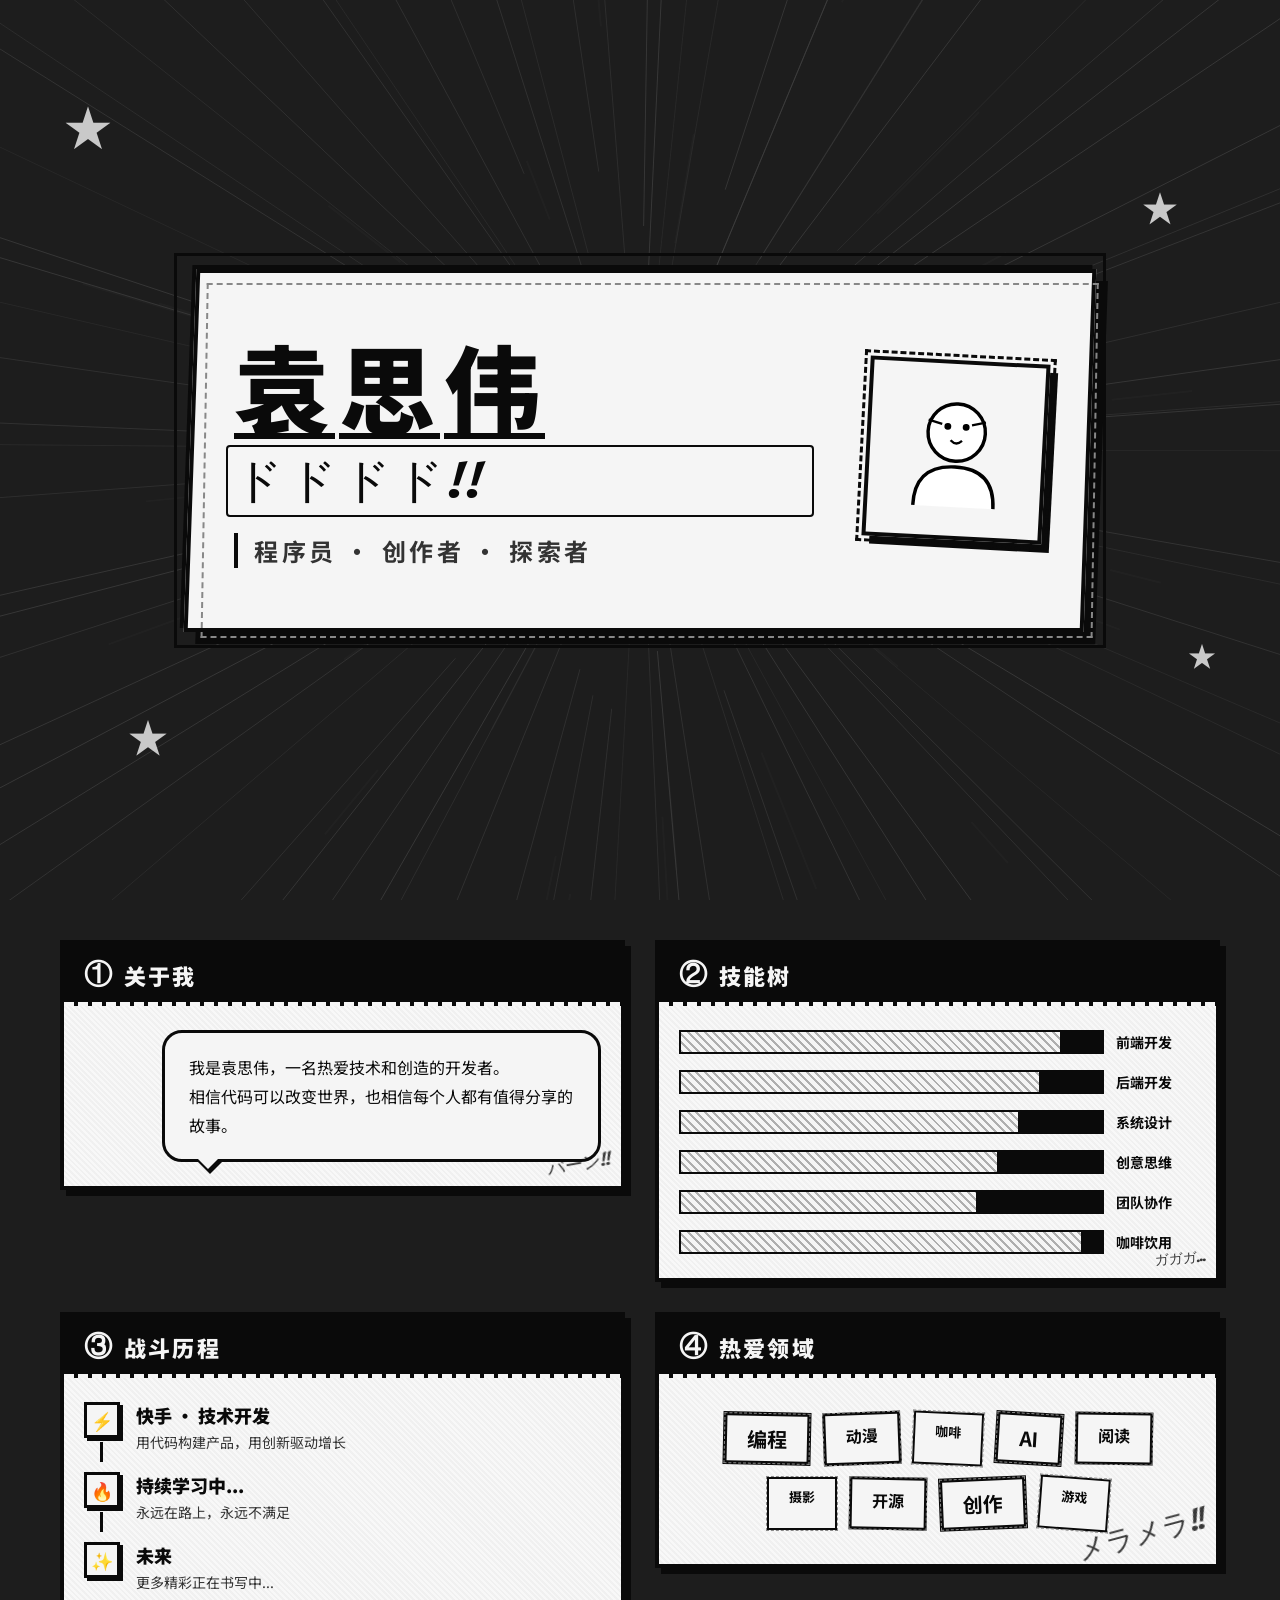
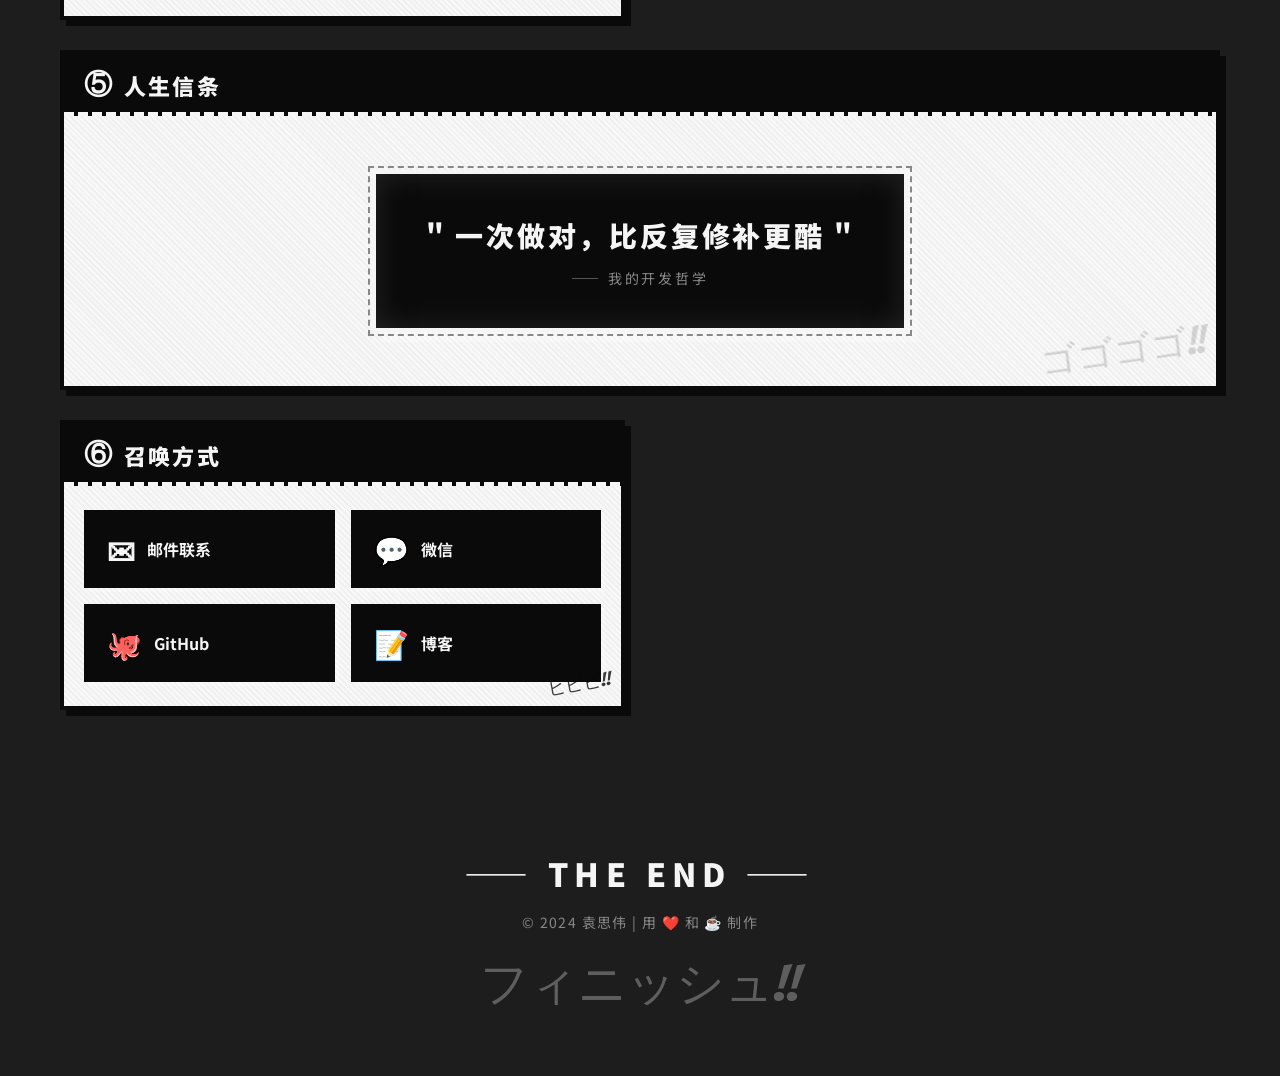
==== index.html @ 6fcd5dd3 "Initial commit: manga-style personal profile website" ====
<!DOCTYPE html>
<html lang="zh-CN">
<head>
    <meta charset="UTF-8">
    <meta name="viewport" content="width=device-width, initial-scale=1.0">
    <title>袁思伟 | 个人介绍</title>
    <link rel="stylesheet" href="style.css?v=2">
    <link href="https://fonts.googleapis.com/css2?family=Noto+Sans+SC:wght@400;700;900&family=Bangers&display=swap" rel="stylesheet">
</head>
<body>
    <!-- 速度线背景 -->
    <div class="speed-lines" id="speedLines"></div>

    <!-- 爆漫封面区域 -->
    <section class="hero-section">
        <div class="impact-frame">
            <div class="hero-content">
                <div class="hero-text-group">
                    <h1 class="hero-name" id="heroName">
                        <span class="name-char" data-delay="0">袁</span>
                        <span class="name-char" data-delay="1">思</span>
                        <span class="name-char" data-delay="2">伟</span>
                    </h1>
                    <div class="hero-sound-effect">ドドドド!!</div>
                    <p class="hero-tagline">程序员 · 创作者 · 探索者</p>
                </div>
                <div class="hero-avatar">
                    <div class="avatar-frame">
                        <div class="avatar-placeholder">
                            <svg viewBox="0 0 120 120" xmlns="http://www.w3.org/2000/svg">
                                <circle cx="60" cy="45" r="25" fill="white" stroke="black" stroke-width="3"/>
                                <path d="M 25 110 Q 25 75 60 75 Q 95 75 95 110" fill="white" stroke="black" stroke-width="3"/>
                                <circle cx="52" cy="40" r="3" fill="black"/>
                                <circle cx="68" cy="40" r="3" fill="black"/>
                                <path d="M 55 52 Q 60 57 65 52" stroke="black" stroke-width="2" fill="none"/>
                                <line x1="35" y1="35" x2="47" y2="38" stroke="black" stroke-width="2"/>
                                <line x1="73" y1="38" x2="85" y2="35" stroke="black" stroke-width="2"/>
                            </svg>
                        </div>
                    </div>
                </div>
            </div>
        </div>
        <div class="hero-decorations">
            <div class="manga-star star-1">★</div>
            <div class="manga-star star-2">★</div>
            <div class="manga-star star-3">★</div>
            <div class="manga-star star-4">★</div>
        </div>
    </section>

    <!-- 漫画面板区域 -->
    <section class="panels-section">
        <div class="panel-grid">
            <!-- 关于我 -->
            <div class="manga-panel panel-about" data-panel="1">
                <div class="panel-border">
                    <div class="panel-header">
                        <span class="panel-number">①</span>
                        <h2 class="panel-title">关于我</h2>
                    </div>
                    <div class="panel-content">
                        <div class="speech-bubble right">
                            <p>我是袁思伟，一名热爱技术和创造的开发者。</p>
                            <p>相信代码可以改变世界，也相信每个人都有值得分享的故事。</p>
                        </div>
                        <div class="manga-sfx small">バーン!!</div>
                    </div>
                </div>
            </div>

            <!-- 技能 -->
            <div class="manga-panel panel-skills" data-panel="2">
                <div class="panel-border">
                    <div class="panel-header">
                        <span class="panel-number">②</span>
                        <h2 class="panel-title">技能树</h2>
                    </div>
                    <div class="panel-content">
                        <div class="skill-grid">
                            <div class="skill-item">
                                <div class="skill-bar">
                                    <div class="skill-fill" data-level="90"></div>
                                </div>
                                <span class="skill-name">前端开发</span>
                            </div>
                            <div class="skill-item">
                                <div class="skill-bar">
                                    <div class="skill-fill" data-level="85"></div>
                                </div>
                                <span class="skill-name">后端开发</span>
                            </div>
                            <div class="skill-item">
                                <div class="skill-bar">
                                    <div class="skill-fill" data-level="80"></div>
                                </div>
                                <span class="skill-name">系统设计</span>
                            </div>
                            <div class="skill-item">
                                <div class="skill-bar">
                                    <div class="skill-fill" data-level="75"></div>
                                </div>
                                <span class="skill-name">创意思维</span>
                            </div>
                            <div class="skill-item">
                                <div class="skill-bar">
                                    <div class="skill-fill" data-level="70"></div>
                                </div>
                                <span class="skill-name">团队协作</span>
                            </div>
                            <div class="skill-item">
                                <div class="skill-bar">
                                    <div class="skill-fill" data-level="95"></div>
                                </div>
                                <span class="skill-name">咖啡饮用</span>
                            </div>
                        </div>
                        <div class="manga-sfx tiny">ガガガ...</div>
                    </div>
                </div>
            </div>

            <!-- 经历 -->
            <div class="manga-panel panel-experience" data-panel="3">
                <div class="panel-border">
                    <div class="panel-header">
                        <span class="panel-number">③</span>
                        <h2 class="panel-title">战斗历程</h2>
                    </div>
                    <div class="panel-content">
                        <div class="timeline">
                            <div class="timeline-item">
                                <div class="timeline-marker">⚡</div>
                                <div class="timeline-info">
                                    <h3>快手 · 技术开发</h3>
                                    <p>用代码构建产品，用创新驱动增长</p>
                                </div>
                            </div>
                            <div class="timeline-item">
                                <div class="timeline-marker">🔥</div>
                                <div class="timeline-info">
                                    <h3>持续学习中...</h3>
                                    <p>永远在路上，永远不满足</p>
                                </div>
                            </div>
                            <div class="timeline-item">
                                <div class="timeline-marker">✨</div>
                                <div class="timeline-info">
                                    <h3>未来</h3>
                                    <p>更多精彩正在书写中...</p>
                                </div>
                            </div>
                        </div>
                    </div>
                </div>
            </div>

            <!-- 兴趣 -->
            <div class="manga-panel panel-interests" data-panel="4">
                <div class="panel-border">
                    <div class="panel-header">
                        <span class="panel-number">④</span>
                        <h2 class="panel-title">热爱领域</h2>
                    </div>
                    <div class="panel-content">
                        <div class="interest-cloud">
                            <span class="interest-tag tag-large">编程</span>
                            <span class="interest-tag tag-medium">动漫</span>
                            <span class="interest-tag tag-small">咖啡</span>
                            <span class="interest-tag tag-large">AI</span>
                            <span class="interest-tag tag-medium">阅读</span>
                            <span class="interest-tag tag-small">摄影</span>
                            <span class="interest-tag tag-medium">开源</span>
                            <span class="interest-tag tag-large">创作</span>
                            <span class="interest-tag tag-small">游戏</span>
                        </div>
                        <div class="manga-sfx medium">メラメラ!!</div>
                    </div>
                </div>
            </div>

            <!-- 人生信条 -->
            <div class="manga-panel panel-motto wide-panel" data-panel="5">
                <div class="panel-border">
                    <div class="panel-header">
                        <span class="panel-number">⑤</span>
                        <h2 class="panel-title">人生信条</h2>
                    </div>
                    <div class="panel-content">
                        <div class="motto-display">
                            <div class="motto-frame">
                                <p class="motto-text">" 一次做对，比反复修补更酷 "</p>
                                <p class="motto-sub">—— 我的开发哲学</p>
                            </div>
                        </div>
                        <div class="manga-sfx big">ゴゴゴゴ!!</div>
                    </div>
                </div>
            </div>

            <!-- 联系方式 -->
            <div class="manga-panel panel-contact" data-panel="6">
                <div class="panel-border">
                    <div class="panel-header">
                        <span class="panel-number">⑥</span>
                        <h2 class="panel-title">召唤方式</h2>
                    </div>
                    <div class="panel-content">
                        <div class="contact-grid">
                            <a href="#" class="contact-item">
                                <div class="contact-icon">✉</div>
                                <span>邮件联系</span>
                            </a>
                            <a href="#" class="contact-item">
                                <div class="contact-icon">💬</div>
                                <span>微信</span>
                            </a>
                            <a href="#" class="contact-item">
                                <div class="contact-icon">🐙</div>
                                <span>GitHub</span>
                            </a>
                            <a href="#" class="contact-item">
                                <div class="contact-icon">📝</div>
                                <span>博客</span>
                            </a>
                        </div>
                        <div class="manga-sfx small">ビビビ!!</div>
                    </div>
                </div>
            </div>
        </div>
    </section>

    <!-- 底部 -->
    <footer class="manga-footer">
        <div class="footer-content">
            <p class="footer-text">—— THE END ——</p>
            <p class="footer-sub" id="footerSub" data-click-count="0">© 2024 袁思伟 | 用 ❤️ 和 ☕ 制作</p>
            <div class="footer-sfx">フィニッシュ!!</div>
        </div>
    </footer>

    <!-- 漫画转场遮罩 -->
    <div class="transition-mask" id="transitionMask"></div>

    <!-- 悬浮漫画效果 -->
    <div class="floating-sfx" id="floatingSfx"></div>

    <!-- 后台入口（点击底部5次后出现） -->
    <div class="admin-entry" id="adminEntry">
        <a href="admin.html" class="admin-entry-link">🔧 进入后台管理</a>
    </div>

    <script src="script.js?v=2"></script>
</body>
</html>
---- style.css ----
/* ============================================
   爆漫风格个人介绍 - CSS 样式
   黑白配色 + 漫画视觉效果
   ============================================ */

/* === 基础设置 === */
:root {
    --black: #0a0a0a;
    --white: #f5f5f5;
    --gray-light: #e0e0e0;
    --gray-mid: #888;
    --gray-dark: #333;
    --accent: #fff;
    --panel-bg: #f8f8f8;
    --border-width: 4px;
    --manga-font: 'Bangers', cursive;
    --cn-font: 'Noto Sans SC', sans-serif;
}

* {
    margin: 0;
    padding: 0;
    box-sizing: border-box;
}

html {
    scroll-behavior: smooth;
}

body {
    background: var(--black);
    color: var(--white);
    font-family: var(--cn-font);
    overflow-x: hidden;
    position: relative;
}

/* === 速度线背景 === */
.speed-lines {
    position: fixed;
    top: 0;
    left: 0;
    width: 100%;
    height: 100%;
    z-index: 0;
    pointer-events: none;
    opacity: 0.15;
}

/* === 爆漫封面区域 === */
.hero-section {
    position: relative;
    min-height: 100vh;
    display: flex;
    align-items: center;
    justify-content: center;
    z-index: 1;
    overflow: hidden;
}

.impact-frame {
    position: relative;
    width: 90%;
    max-width: 900px;
    padding: 60px 40px;
    background: var(--white);
    border: var(--border-width) solid var(--black);
    transform: skewX(-2deg);
    box-shadow: 
        12px 12px 0 var(--black),
        -4px -4px 0 var(--black);
}

.impact-frame::before {
    content: '';
    position: absolute;
    top: -20px;
    left: -20px;
    right: -20px;
    bottom: -20px;
    border: 3px solid var(--black);
    transform: skewX(2deg);
}

.impact-frame::after {
    content: '';
    position: absolute;
    top: 10px;
    left: 10px;
    right: -10px;
    bottom: -10px;
    border: 2px dashed var(--gray-mid);
    transform: skewX(1deg);
}

.hero-content {
    display: flex;
    align-items: center;
    justify-content: space-between;
    gap: 60px;
    transform: skewX(2deg);
}

.hero-text-group {
    flex: 1;
}

.hero-name {
    font-size: clamp(48px, 8vw, 96px);
    font-weight: 900;
    color: var(--black);
    letter-spacing: 0.05em;
    line-height: 1.1;
    position: relative;
    display: flex;
    gap: 4px;
}

.name-char {
    display: inline-block;
    position: relative;
    opacity: 0;
    transform: translateY(40px) scale(0.5);
    animation: charAppear 0.5s ease-out forwards;
}

.name-char:nth-child(1) { animation-delay: 0.1s; }
.name-char:nth-child(2) { animation-delay: 0.3s; }
.name-char:nth-child(3) { animation-delay: 0.5s; }

.name-char::after {
    content: '';
    position: absolute;
    bottom: 0;
    left: 0;
    width: 100%;
    height: 6px;
    background: var(--black);
}

.hero-sound-effect {
    font-family: var(--manga-font);
    font-size: clamp(24px, 4vw, 48px);
    color: var(--black);
    letter-spacing: 0.1em;
    margin-top: 10px;
    position: relative;
    animation: sfxPulse 1.5s ease-in-out infinite;
}

.hero-sound-effect::before {
    content: '';
    position: absolute;
    top: -4px;
    left: -8px;
    right: -8px;
    bottom: -4px;
    border: 2px solid var(--black);
    border-radius: 4px;
}

.hero-tagline {
    font-size: clamp(16px, 2vw, 24px);
    color: var(--gray-dark);
    font-weight: 700;
    margin-top: 20px;
    letter-spacing: 0.15em;
    border-left: 4px solid var(--black);
    padding-left: 16px;
}

.hero-avatar {
    flex-shrink: 0;
}

.avatar-frame {
    width: 180px;
    height: 180px;
    border: var(--border-width) solid var(--black);
    background: var(--white);
    position: relative;
    box-shadow: 8px 8px 0 var(--black);
    transform: rotate(3deg);
}

.avatar-frame::before {
    content: '';
    position: absolute;
    top: -10px;
    left: -10px;
    right: -10px;
    bottom: -10px;
    border: 3px dashed var(--black);
}

.avatar-placeholder {
    width: 100%;
    height: 100%;
    display: flex;
    align-items: center;
    justify-content: center;
}

.avatar-placeholder svg {
    width: 80%;
    height: 80%;
}

/* 漫画装饰星星 */
.hero-decorations {
    position: absolute;
    width: 100%;
    height: 100%;
    top: 0;
    left: 0;
    pointer-events: none;
    z-index: 2;
}

.manga-star {
    position: absolute;
    font-size: 32px;
    color: var(--white);
    animation: starSpin 3s linear infinite;
    opacity: 0;
    animation: starAppear 1s ease-out forwards, starSpin 3s linear infinite;
}

.star-1 { top: 10%; left: 5%; animation-delay: 0.2s; font-size: 48px; }
.star-2 { top: 20%; right: 8%; animation-delay: 0.5s; font-size: 36px; }
.star-3 { bottom: 15%; left: 10%; animation-delay: 0.8s; font-size: 40px; }
.star-4 { bottom: 25%; right: 5%; animation-delay: 1s; font-size: 28px; }

/* === 漫画面板区域 === */
.panels-section {
    position: relative;
    z-index: 1;
    padding: 40px 20px;
    max-width: 1200px;
    margin: 0 auto;
}

.panel-grid {
    display: grid;
    grid-template-columns: 1fr 1fr;
    gap: 30px;
}

@media (max-width: 768px) {
    .panel-grid {
        grid-template-columns: 1fr;
    }
}

/* === 漫画面板样式 === */
.manga-panel {
    position: relative;
    opacity: 0;
    transform: translateY(30px);
    transition: opacity 0.6s ease-out, transform 0.6s ease-out;
}

.manga-panel.visible {
    opacity: 1;
    transform: translateY(0);
}

.panel-border {
    background: var(--panel-bg);
    border: var(--border-width) solid var(--black);
    padding: 0;
    position: relative;
    overflow: hidden;
    box-shadow: 6px 6px 0 var(--black);
}

.panel-border::before {
    content: '';
    position: absolute;
    top: 0;
    left: 0;
    width: 100%;
    height: 100%;
    background: 
        repeating-linear-gradient(
            45deg,
            transparent,
            transparent 2px,
            rgba(0,0,0,0.03) 2px,
            rgba(0,0,0,0.03) 4px
        );
    pointer-events: none;
}

.panel-header {
    background: var(--black);
    color: var(--white);
    padding: 12px 20px;
    display: flex;
    align-items: center;
    gap: 12px;
    position: relative;
}

.panel-header::after {
    content: '';
    position: absolute;
    bottom: 0;
    left: 0;
    width: 100%;
    height: 4px;
    background: repeating-linear-gradient(
        90deg,
        var(--white) 0px,
        var(--white) 10px,
        transparent 10px,
        transparent 14px
    );
}

.panel-number {
    font-family: var(--manga-font);
    font-size: 28px;
    font-weight: 900;
}

.panel-title {
    font-size: 22px;
    font-weight: 900;
    letter-spacing: 0.1em;
}

.panel-content {
    padding: 24px 20px;
    color: var(--black);
    position: relative;
}

/* === 对话气泡 === */
.speech-bubble {
    position: relative;
    background: var(--white);
    border: 3px solid var(--black);
    border-radius: 20px;
    padding: 20px 24px;
    max-width: 85%;
    font-size: 16px;
    line-height: 1.8;
}

.speech-bubble.right {
    margin-left: auto;
}

.speech-bubble::after {
    content: '';
    position: absolute;
    bottom: -15px;
    left: 30px;
    width: 0;
    height: 0;
    border-left: 15px solid transparent;
    border-right: 15px solid transparent;
    border-top: 15px solid var(--black);
}

.speech-bubble::before {
    content: '';
    position: absolute;
    bottom: -10px;
    left: 33px;
    width: 0;
    height: 0;
    border-left: 10px solid transparent;
    border-right: 10px solid transparent;
    border-top: 10px solid var(--white);
    z-index: 1;
}

/* === 漫画音效文字 === */
.manga-sfx {
    font-family: var(--manga-font);
    color: var(--black);
    position: absolute;
    right: 10px;
    bottom: 10px;
    pointer-events: none;
    opacity: 0.8;
    z-index: 5;
}

.manga-sfx.tiny { font-size: 14px; transform: rotate(-5deg); }
.manga-sfx.small { font-size: 18px; transform: rotate(-10deg); }
.manga-sfx.medium { font-size: 28px; transform: rotate(-15deg); }
.manga-sfx.big { font-size: 36px; transform: rotate(-8deg); opacity: 0.15; }

/* === 技能条 === */
.skill-grid {
    display: grid;
    gap: 16px;
}

.skill-item {
    display: flex;
    align-items: center;
    gap: 12px;
}

.skill-bar {
    flex: 1;
    height: 24px;
    background: var(--black);
    position: relative;
    overflow: hidden;
    border: 2px solid var(--black);
}

.skill-fill {
    height: 100%;
    background: var(--white);
    width: 0;
    transition: width 1.5s ease-out;
    position: relative;
}

.skill-fill::after {
    content: '';
    position: absolute;
    top: 0;
    left: 0;
    width: 100%;
    height: 100%;
    background: repeating-linear-gradient(
        45deg,
        var(--black) 0px,
        var(--black) 2px,
        transparent 2px,
        transparent 6px
    );
    opacity: 0.3;
}

.skill-fill.filled {
    width: var(--level);
}

.skill-name {
    font-weight: 700;
    font-size: 14px;
    white-space: nowrap;
    min-width: 80px;
}

/* === 时间线 === */
.timeline {
    display: flex;
    flex-direction: column;
    gap: 20px;
}

.timeline-item {
    display: flex;
    align-items: flex-start;
    gap: 16px;
    position: relative;
}

.timeline-marker {
    width: 36px;
    height: 36px;
    border: 3px solid var(--black);
    background: var(--white);
    display: flex;
    align-items: center;
    justify-content: center;
    font-size: 18px;
    flex-shrink: 0;
    box-shadow: 3px 3px 0 var(--black);
}

.timeline-info h3 {
    font-size: 18px;
    font-weight: 900;
    color: var(--black);
    margin-bottom: 4px;
}

.timeline-info p {
    font-size: 14px;
    color: var(--gray-dark);
}

.timeline-item::after {
    content: '';
    position: absolute;
    left: 16px;
    top: 40px;
    width: 3px;
    height: 20px;
    background: var(--black);
}

.timeline-item:last-child::after {
    display: none;
}

/* === 兴趣标签云 === */
.interest-cloud {
    display: flex;
    flex-wrap: wrap;
    gap: 12px;
    justify-content: center;
    padding: 10px;
}

.interest-tag {
    display: inline-block;
    border: 3px solid var(--black);
    padding: 8px 20px;
    font-weight: 700;
    background: var(--white);
    position: relative;
    cursor: default;
    transition: transform 0.3s ease, box-shadow 0.3s ease;
}

.interest-tag:hover {
    transform: scale(1.15) rotate(-2deg);
    box-shadow: 4px 4px 0 var(--black);
}

.interest-tag::before {
    content: '';
    position: absolute;
    top: -3px;
    left: -3px;
    right: -3px;
    bottom: -3px;
    border: 1px dashed var(--gray-mid);
}

.tag-large { font-size: 20px; border-width: 4px; }
.tag-medium { font-size: 16px; }
.tag-small { font-size: 13px; border-width: 2px; }

/* === 人生信条 === */
.motto-display {
    display: flex;
    justify-content: center;
    align-items: center;
    padding: 30px 20px;
}

.motto-frame {
    position: relative;
    background: var(--black);
    color: var(--white);
    padding: 40px 50px;
    text-align: center;
    border: 4px solid var(--white);
    box-shadow: 
        inset 0 0 30px rgba(255,255,255,0.1),
        10px 10px 0 rgba(255,255,255,0.3);
}

.motto-frame::before {
    content: '';
    position: absolute;
    top: -8px;
    left: -8px;
    right: -8px;
    bottom: -8px;
    border: 2px dashed var(--gray-mid);
}

.motto-text {
    font-size: clamp(18px, 3vw, 28px);
    font-weight: 900;
    letter-spacing: 0.1em;
    line-height: 1.5;
}

.motto-sub {
    font-size: 14px;
    color: var(--gray-mid);
    margin-top: 12px;
    letter-spacing: 0.2em;
}

/* === 宽面板 === */
.wide-panel {
    grid-column: 1 / -1;
}

/* === 联系方式 === */
.contact-grid {
    display: grid;
    grid-template-columns: repeat(2, 1fr);
    gap: 16px;
}

@media (max-width: 400px) {
    .contact-grid {
        grid-template-columns: 1fr;
    }
}

.contact-item {
    display: flex;
    align-items: center;
    gap: 12px;
    padding: 16px 20px;
    border: 3px solid var(--black);
    background: var(--black);
    text-decoration: none;
    color: var(--white);
    font-weight: 700;
    transition: all 0.3s ease;
    cursor: pointer;
    box-shadow: 4px 4px 0 rgba(255,255,255,0.3);
}

.contact-item:hover {
    transform: translateY(-3px) rotate(-1deg);
    box-shadow: 6px 6px 0 rgba(255,255,255,0.5);
    background: var(--white);
    color: var(--black);
}

.contact-icon {
    font-size: 28px;
    flex-shrink: 0;
}

/* === 底部 === */
.manga-footer {
    position: relative;
    z-index: 1;
    text-align: center;
    padding: 60px 20px;
    margin-top: 40px;
}

.footer-content {
    position: relative;
}

.footer-text {
    font-size: 32px;
    font-weight: 900;
    letter-spacing: 0.2em;
    color: var(--white);
    margin-bottom: 16px;
}

.footer-sub {
    font-size: 14px;
    color: var(--gray-mid);
    letter-spacing: 0.1em;
}

.footer-sfx {
    font-family: var(--manga-font);
    font-size: 48px;
    color: var(--white);
    opacity: 0.3;
    margin-top: 20px;
    animation: sfxPulse 2s ease-in-out infinite;
}

/* === 转场遮罩 === */
.transition-mask {
    position: fixed;
    top: 0;
    left: 0;
    width: 100%;
    height: 100%;
    background: var(--black);
    z-index: 9999;
    opacity: 1;
    transition: opacity 0.8s ease-out;
    pointer-events: none;
}

.transition-mask.hide {
    opacity: 0;
}

/* === 悬浮音效 === */
.floating-sfx {
    position: fixed;
    z-index: 100;
    pointer-events: none;
    font-family: var(--manga-font);
    color: var(--white);
    opacity: 0;
    transition: opacity 0.3s;
}

/* === 动画 === */
@keyframes charAppear {
    0% {
        opacity: 0;
        transform: translateY(40px) scale(0.5);
    }
    60% {
        opacity: 1;
        transform: translateY(-5px) scale(1.1);
    }
    100% {
        opacity: 1;
        transform: translateY(0) scale(1);
    }
}

@keyframes sfxPulse {
    0%, 100% { transform: scale(1); }
    50% { transform: scale(1.05); }
}

@keyframes starAppear {
    0% { opacity: 0; transform: scale(0) rotate(0deg); }
    100% { opacity: 0.8; transform: scale(1) rotate(0deg); }
}

@keyframes starSpin {
    from { transform: rotate(0deg); }
    to { transform: rotate(360deg); }
}

@keyframes shake {
    0%, 100% { transform: translateX(0); }
    25% { transform: translateX(-5px); }
    75% { transform: translateX(5px); }
}

@keyframes impactZoom {
    0% { transform: scale(3); opacity: 0; }
    50% { opacity: 1; }
    100% { transform: scale(1); opacity: 1; }
}

/* === 面板悬停效果 === */
.manga-panel:hover .panel-border {
    box-shadow: 8px 8px 0 var(--black);
}

.manga-panel:hover .manga-sfx {
    animation: shake 0.5s ease-in-out;
}

/* === 滚动条样式 === */
::-webkit-scrollbar {
    width: 8px;
}

::-webkit-scrollbar-track {
    background: var(--black);
}

::-webkit-scrollbar-thumb {
    background: var(--gray-dark);
    border: 2px solid var(--black);
}

::-webkit-scrollbar-thumb:hover {
    background: var(--gray-mid);
}

/* === 响应式 === */
@media (max-width: 768px) {
    .hero-content {
        flex-direction: column-reverse;
        text-align: center;
        gap: 30px;
    }

    .hero-tagline {
        border-left: none;
        border-bottom: 4px solid var(--black);
        padding-left: 0;
        padding-bottom: 8px;
    }

    .speech-bubble {
        max-width: 100%;
    }

    .speech-bubble.right {
        margin-left: 0;
    }

    .avatar-frame {
        width: 140px;
        height: 140px;
    }

    .impact-frame {
        padding: 40px 20px;
    }

    .motto-frame {
        padding: 30px 20px;
    }
}

@media (max-width: 480px) {
    .hero-name {
        font-size: 42px;
    }

    .panel-content {
        padding: 16px 12px;
    }
}

/* === 后台入口（隐藏链接） === */
.admin-entry {
    position: fixed;
    bottom: 20px;
    right: 20px;
    z-index: 50;
    opacity: 0;
    transform: translateY(10px);
    transition: opacity 0.5s ease, transform 0.5s ease;
    pointer-events: none;
}

.admin-entry.show {
    opacity: 1;
    transform: translateY(0);
    pointer-events: all;
}

.admin-entry-link {
    display: block;
    padding: 10px 20px;
    background: var(--white);
    color: var(--black);
    border: 3px solid var(--black);
    font-weight: 700;
    font-size: 13px;
    text-decoration: none;
    letter-spacing: 0.1em;
    box-shadow: 4px 4px 0 var(--black);
    transition: all 0.3s;
}

.admin-entry-link:hover {
    transform: translateY(-3px) rotate(-2deg);
    box-shadow: 6px 6px 0 var(--black);
}

/* === 选区高亮（爆漫风格） === */
::selection {
    background: var(--black);
    color: var(--white);
}

/* === 打印样式 === */
@media print {
    .speed-lines, .transition-mask, .floating-sfx {
        display: none;
    }
    body {
        background: white;
        color: black;
    }
}
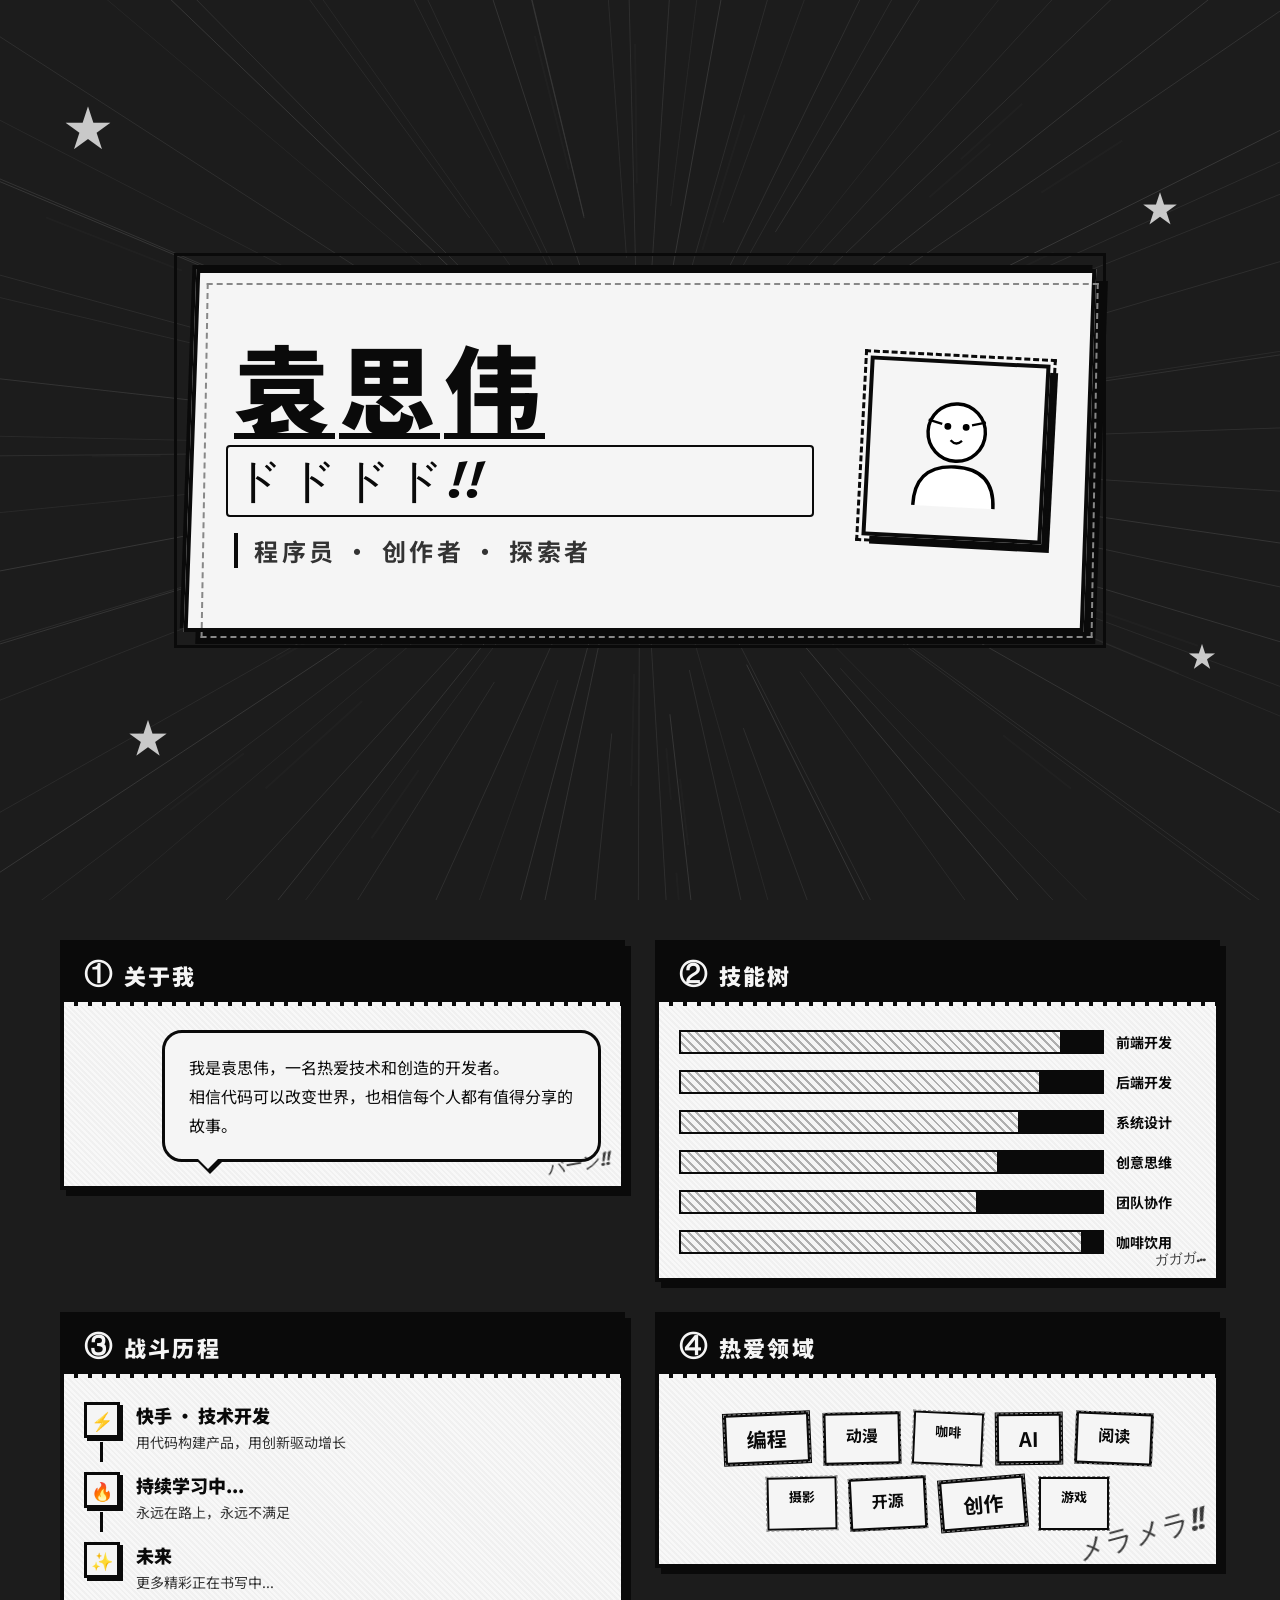
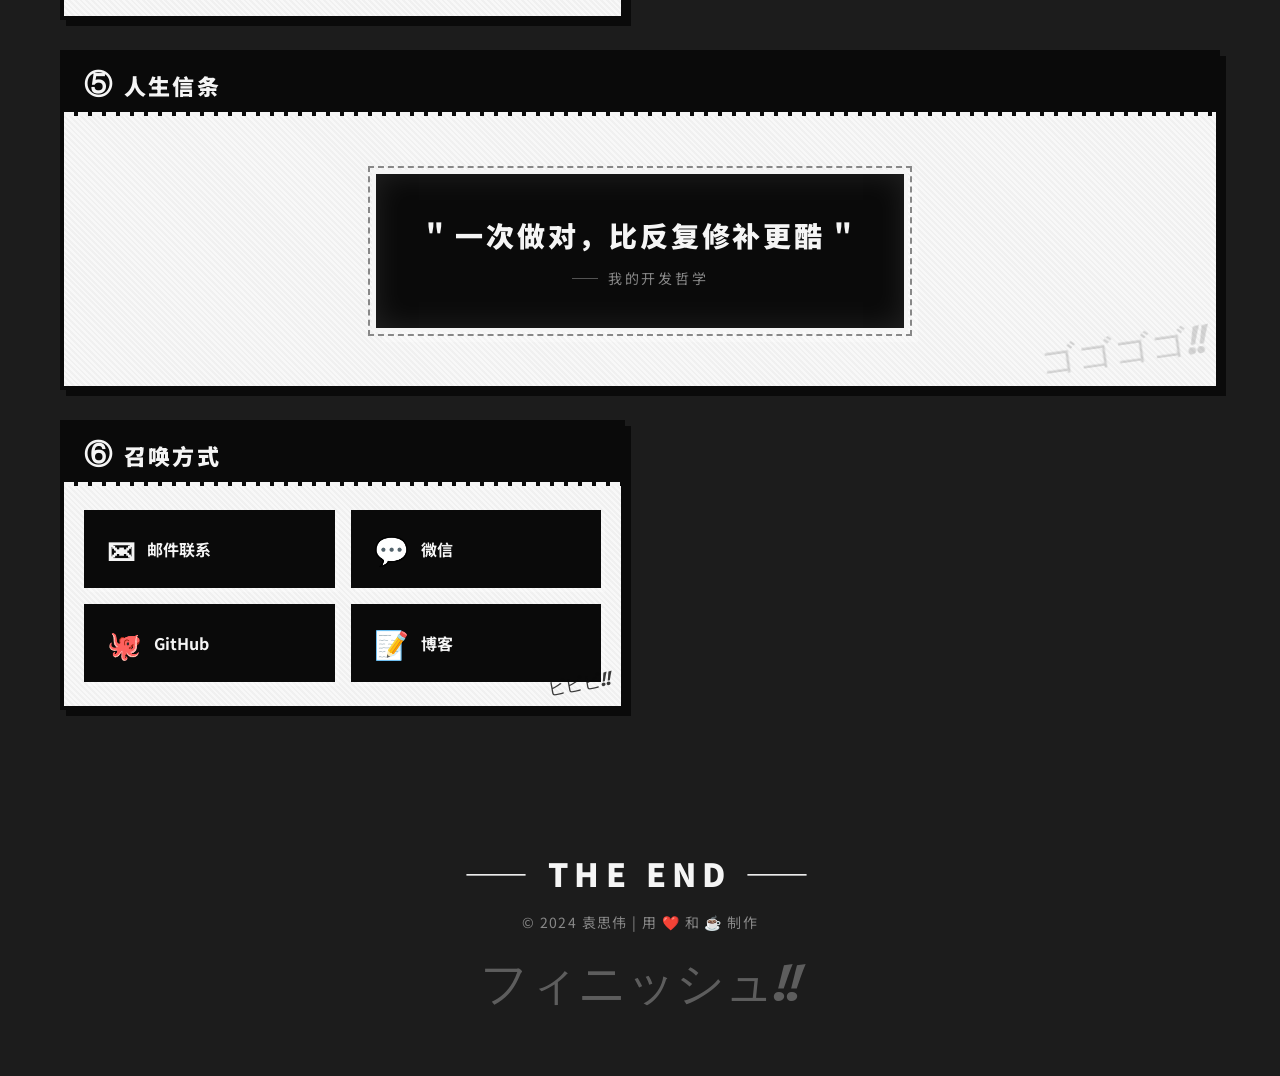
==== commit f223d835: "Update cache-bust version to v3" ====
--- a/index.html
+++ b/index.html
@@ -4,7 +4,7 @@
     <meta charset="UTF-8">
     <meta name="viewport" content="width=device-width, initial-scale=1.0">
     <title>袁思伟 | 个人介绍</title>
-    <link rel="stylesheet" href="style.css?v=2">
+    <link rel="stylesheet" href="style.css?v=3">
     <link href="https://fonts.googleapis.com/css2?family=Noto+Sans+SC:wght@400;700;900&family=Bangers&display=swap" rel="stylesheet">
 </head>
 <body>
@@ -251,6 +251,6 @@
         <a href="admin.html" class="admin-entry-link">🔧 进入后台管理</a>
     </div>
 
-    <script src="script.js?v=2"></script>
+    <script src="script.js?v=3"></script>
 </body>
 </html>
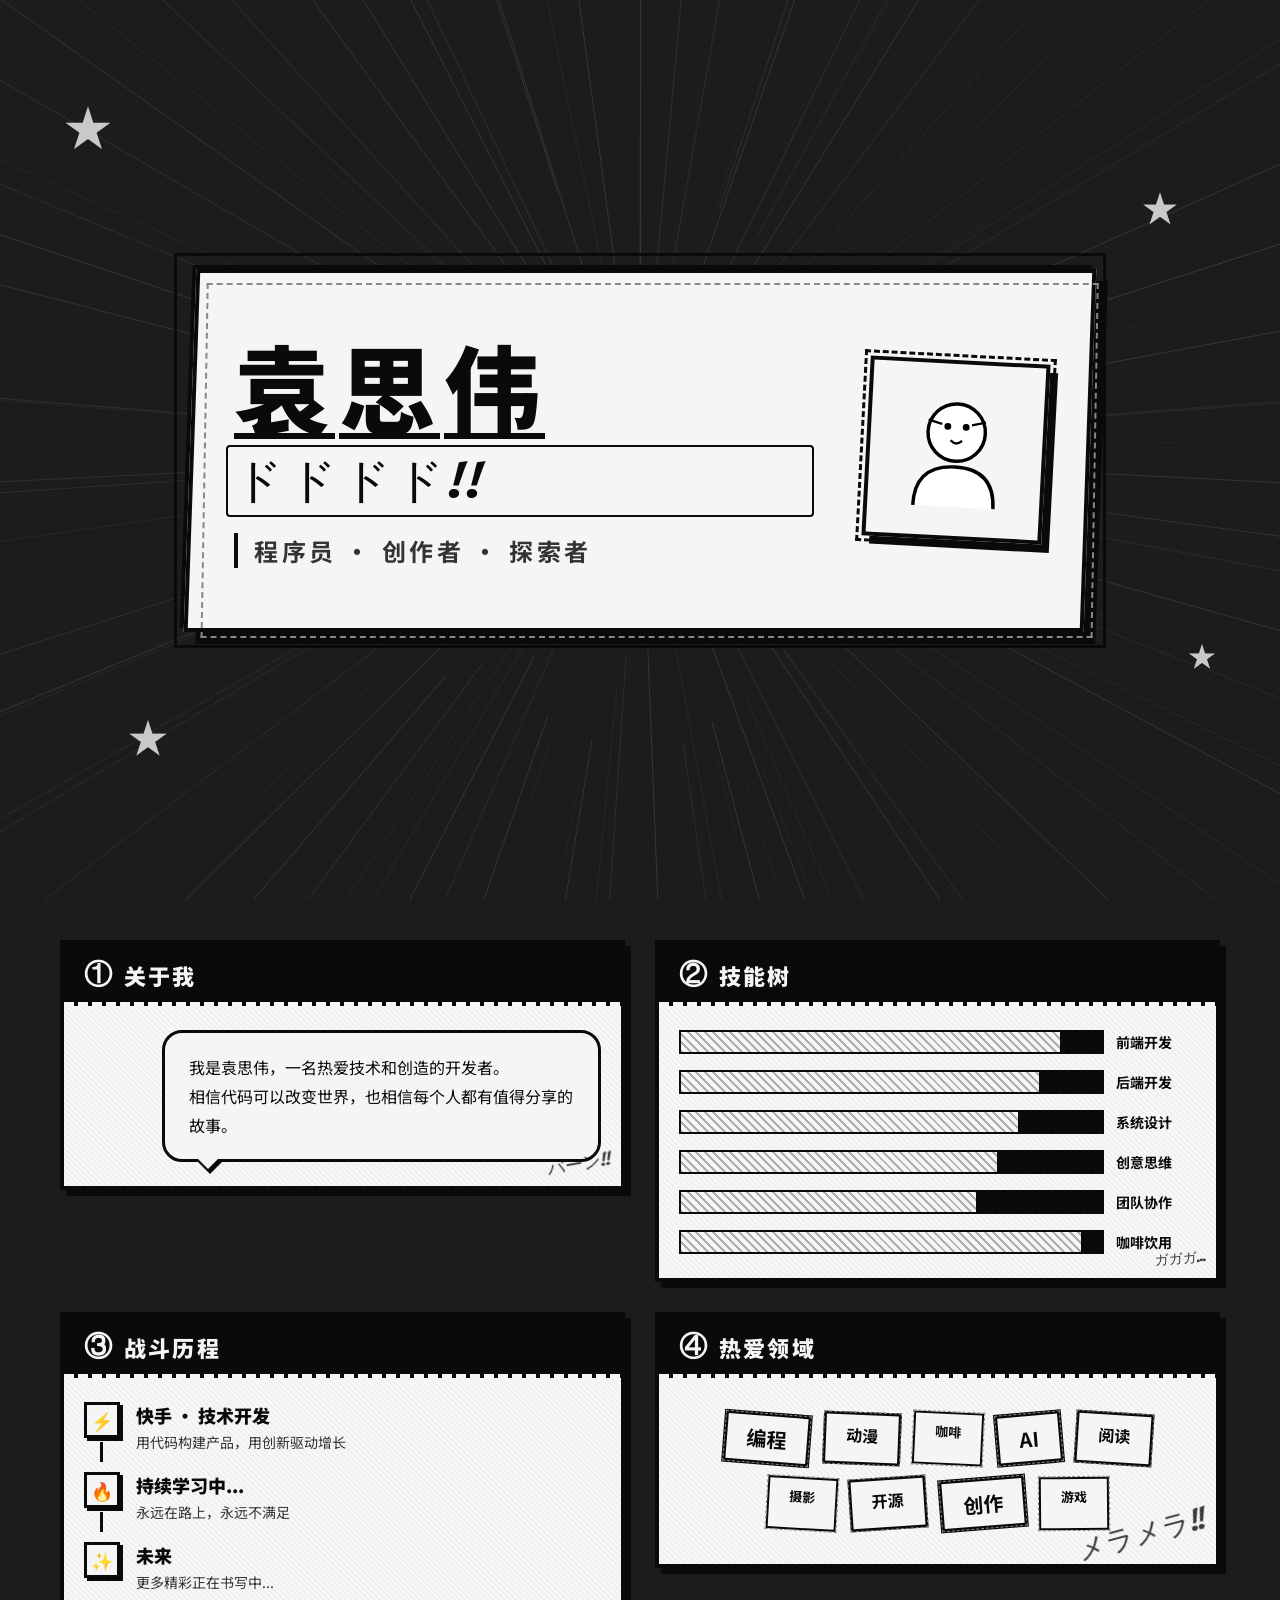
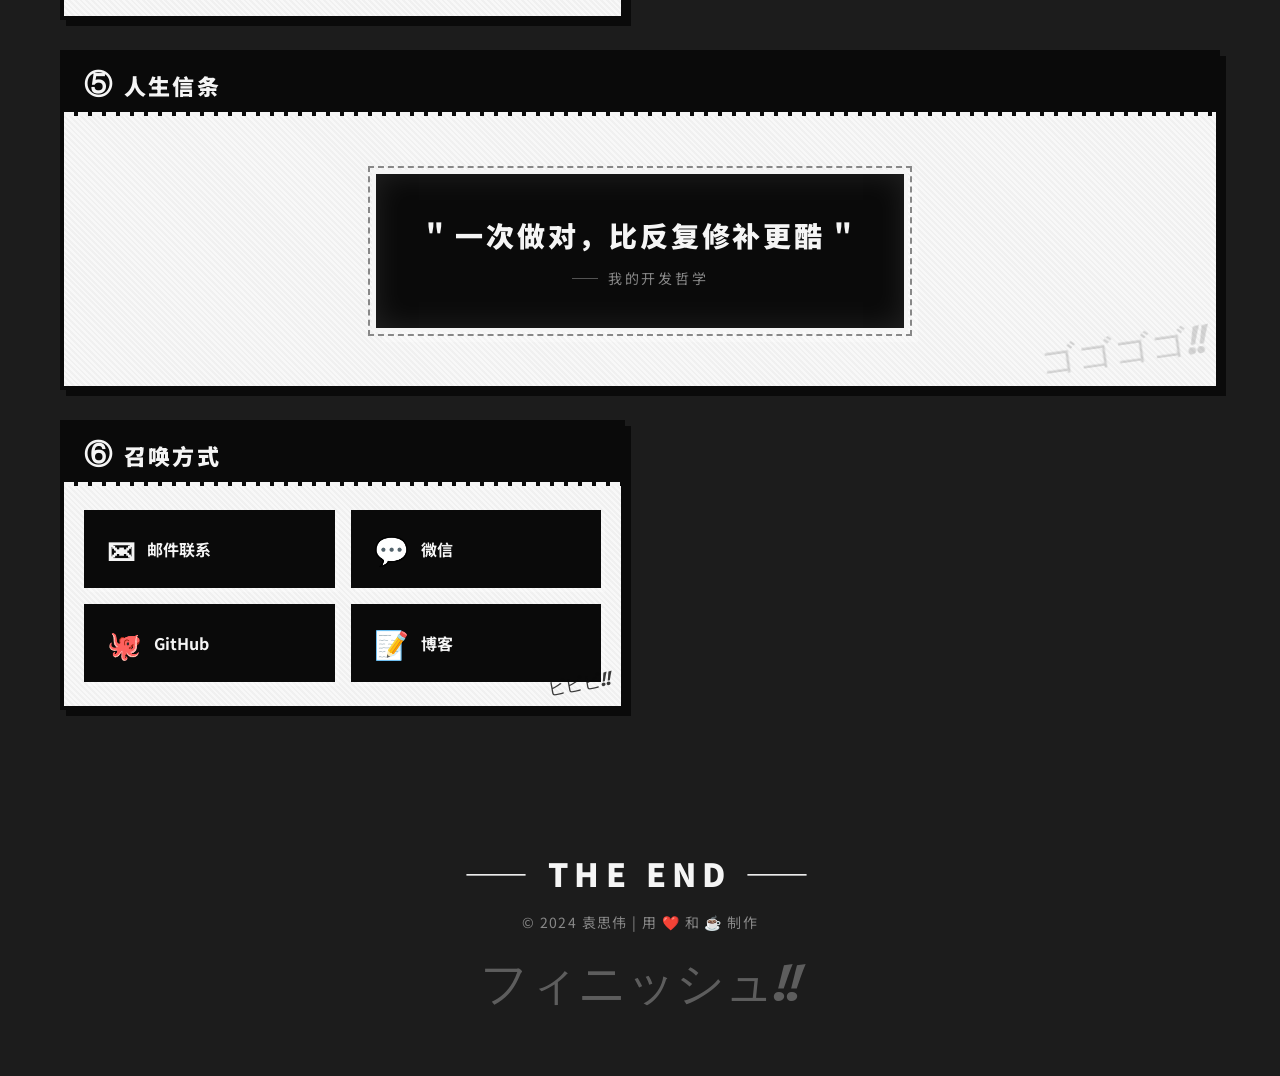
==== commit 10455110: "Fix photo upload: replace display:none with invisible positioning, improve click handler" ====
--- a/index.html
+++ b/index.html
@@ -4,7 +4,7 @@
     <meta charset="UTF-8">
     <meta name="viewport" content="width=device-width, initial-scale=1.0">
     <title>袁思伟 | 个人介绍</title>
-    <link rel="stylesheet" href="style.css?v=3">
+    <link rel="stylesheet" href="style.css?v=4">
     <link href="https://fonts.googleapis.com/css2?family=Noto+Sans+SC:wght@400;700;900&family=Bangers&display=swap" rel="stylesheet">
 </head>
 <body>
@@ -251,6 +251,6 @@
         <a href="admin.html" class="admin-entry-link">🔧 进入后台管理</a>
     </div>
 
-    <script src="script.js?v=3"></script>
+    <script src="script.js?v=4"></script>
 </body>
 </html>
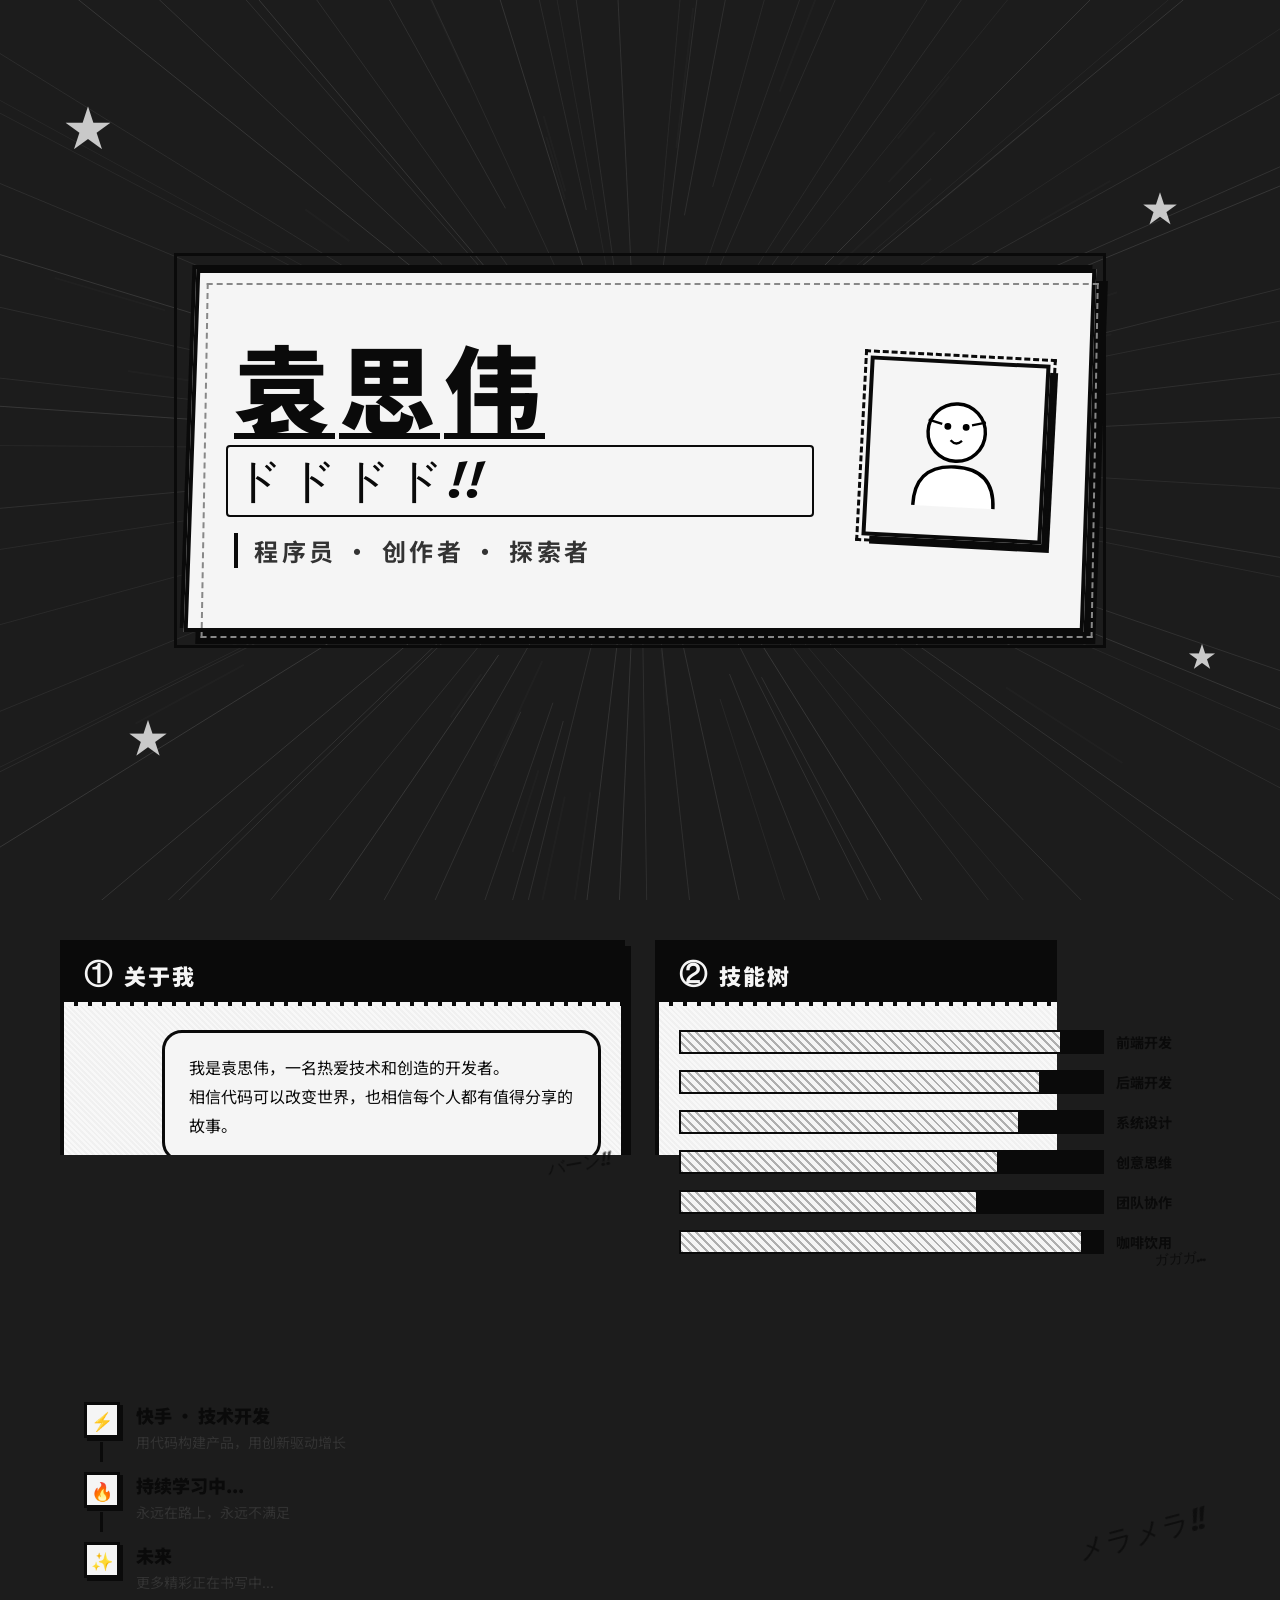
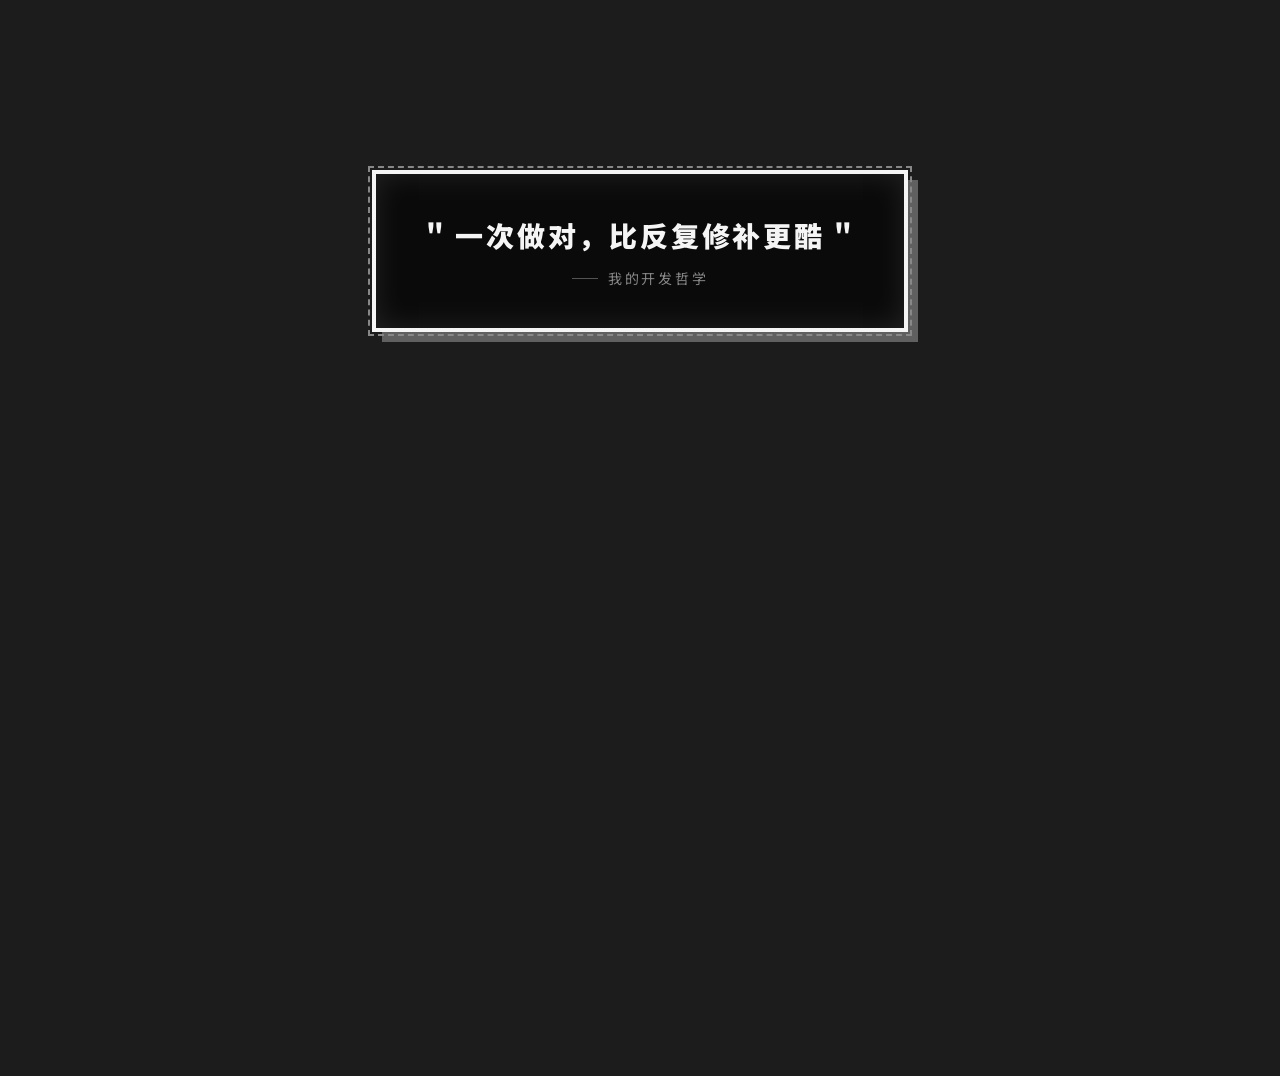
==== commit 34ca7a31: "Add publish feature: data.json + GitHub API + publish button in admin" ====
--- a/index.html
+++ b/index.html
@@ -4,7 +4,7 @@
     <meta charset="UTF-8">
     <meta name="viewport" content="width=device-width, initial-scale=1.0">
     <title>袁思伟 | 个人介绍</title>
-    <link rel="stylesheet" href="style.css?v=4">
+    <link rel="stylesheet" href="style.css?v=20260618">
     <link href="https://fonts.googleapis.com/css2?family=Noto+Sans+SC:wght@400;700;900&family=Bangers&display=swap" rel="stylesheet">
 </head>
 <body>
@@ -251,6 +251,6 @@
         <a href="admin.html" class="admin-entry-link">🔧 进入后台管理</a>
     </div>
 
-    <script src="script.js?v=4"></script>
+    <script src="script.js?v=20260618"></script>
 </body>
 </html>
